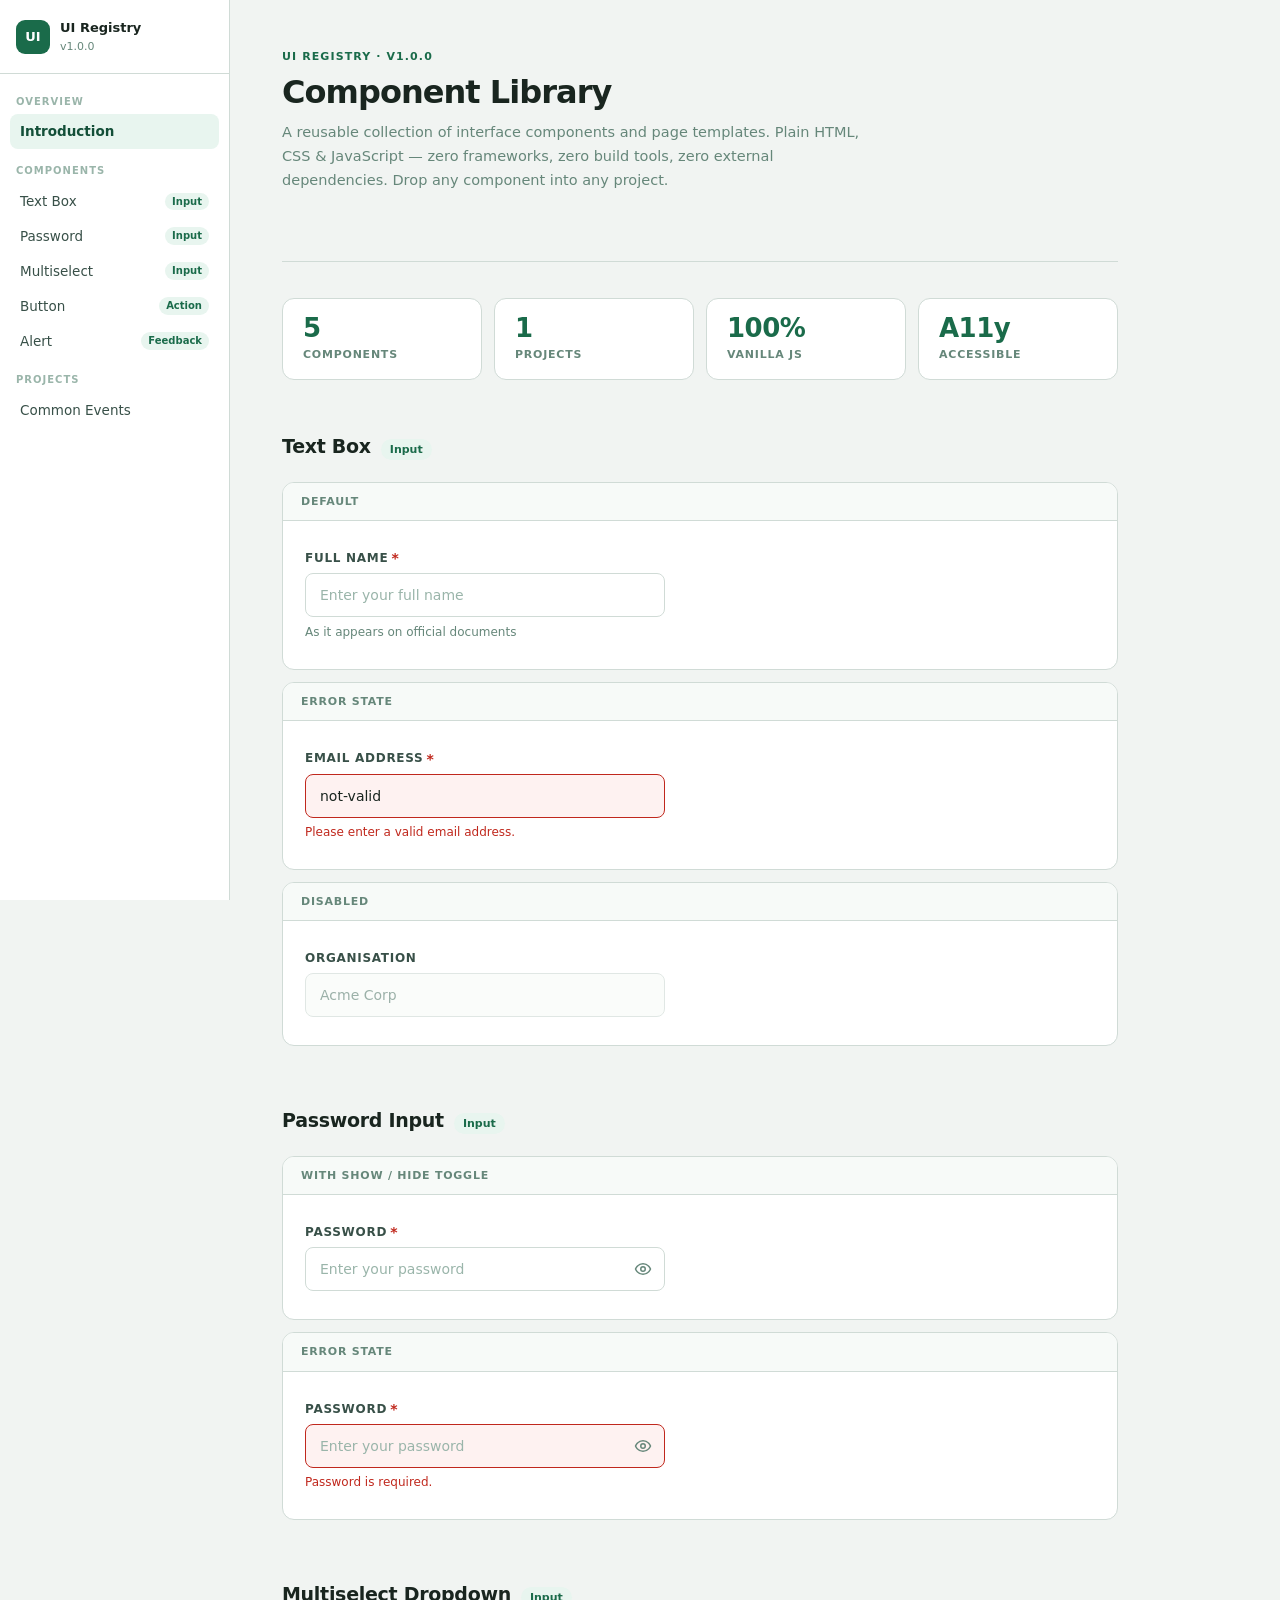
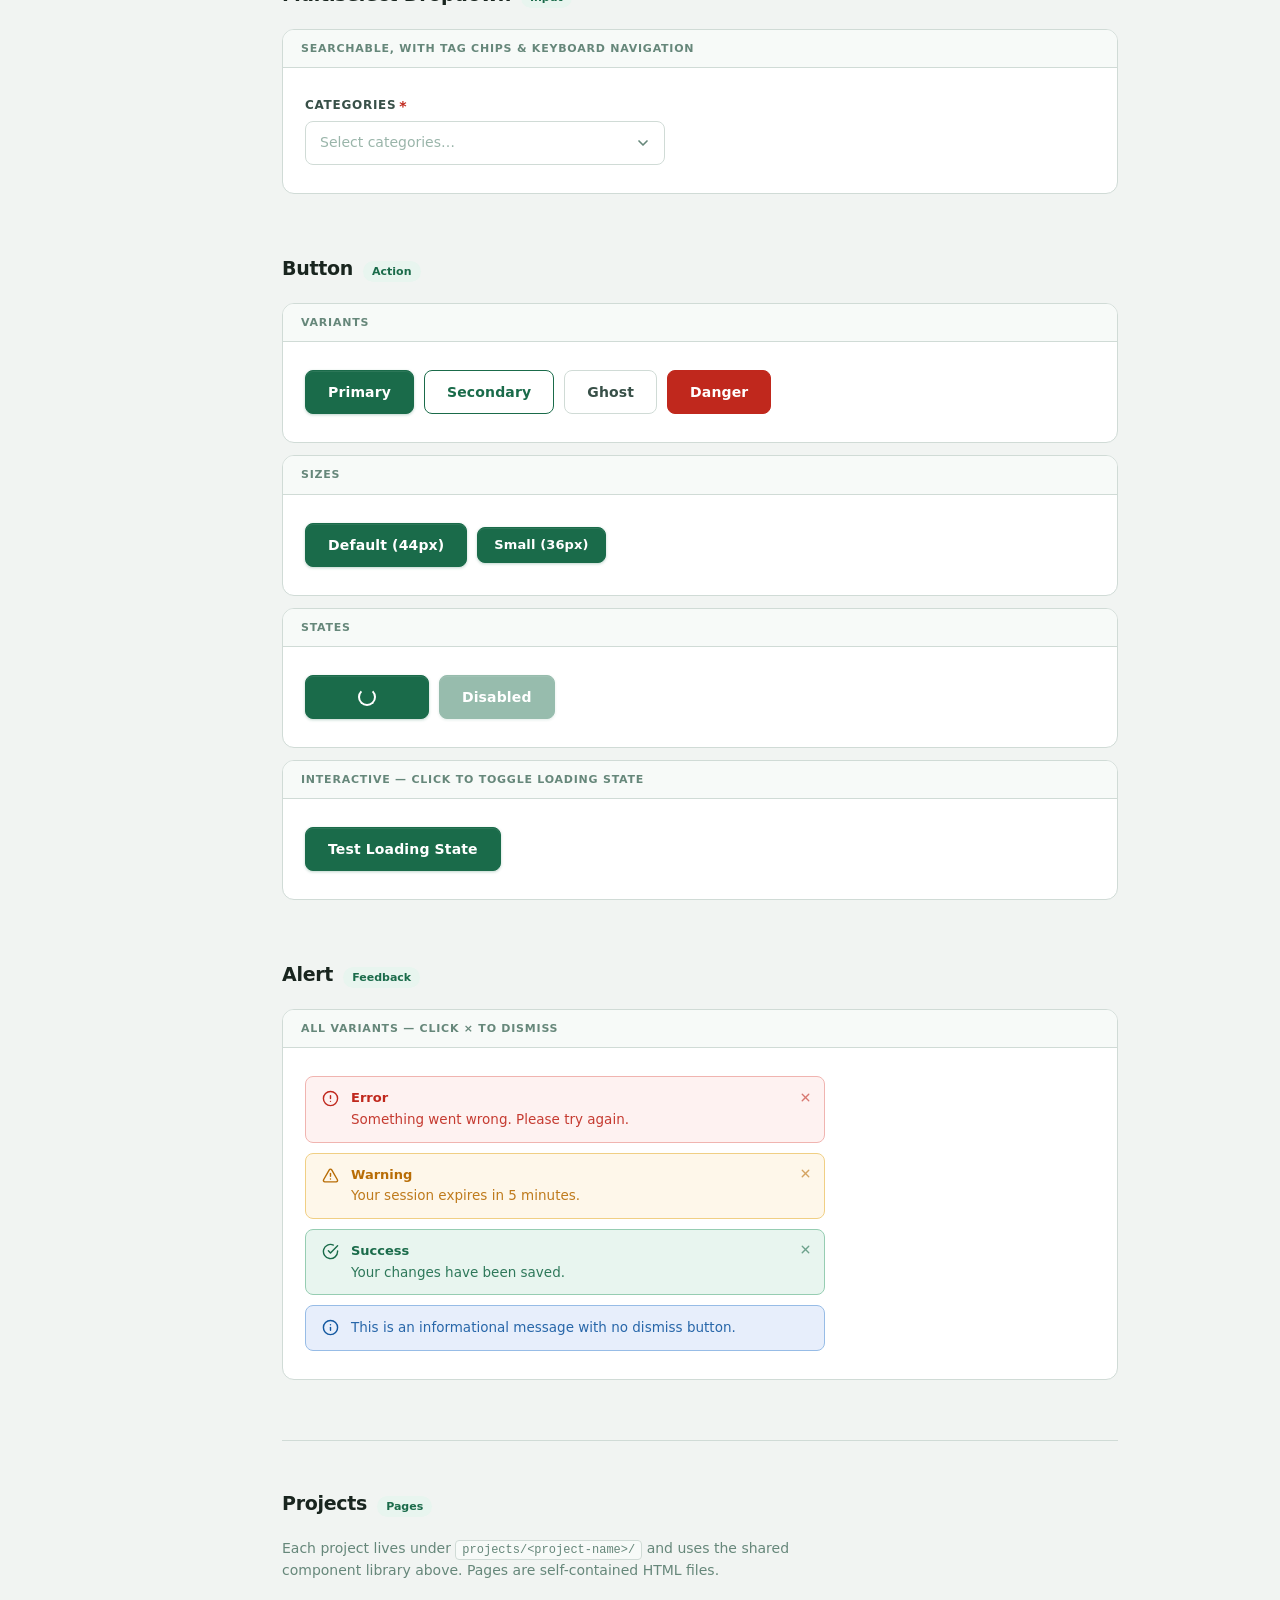
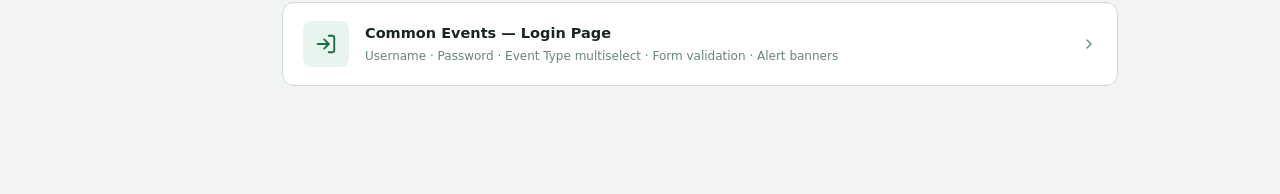
==== ui-registry/index.html @ 13c63204 "Repository init" ====
<!DOCTYPE html>
<html lang="en">
<head>
  <meta charset="UTF-8" />
  <meta name="viewport" content="width=device-width, initial-scale=1.0" />
  <title>UI Registry — Component Library</title>
  <style>
    /* ---- Tokens ---- */
    :root {
      --ui-primary:        #1a6b4a;
      --ui-primary-dark:   #134f38;
      --ui-primary-light:  #e8f5ef;
      --ui-primary-glow:   rgba(26,107,74,.18);
      --ui-white:          #fff;
      --ui-bg:             #f1f4f2;
      --ui-surface:        #fff;
      --ui-surface-alt:    #f7faf8;
      --ui-border:         #d0dbd6;
      --ui-border-mid:     #b8cdc5;
      --ui-border-focus:   #1a6b4a;
      --ui-text-1:         #19251f;
      --ui-text-2:         #385048;
      --ui-text-3:         #66877a;
      --ui-text-4:         #9ab5aa;
      --ui-error:          #c0281d;
      --ui-error-bg:       #fef2f1;
      --ui-error-border:   #f0b4b0;
      --ui-error-glow:     rgba(192,40,29,.15);
      --ui-warning:        #b86d06;
      --ui-warning-bg:     #fef7ea;
      --ui-warning-border: #f0cf84;
      --ui-success:        #1a6b4a;
      --ui-success-bg:     #e8f5ef;
      --ui-success-border: #96cdb2;
      --ui-info:           #1358a0;
      --ui-info-bg:        #e7eefb;
      --ui-info-border:    #97bce6;
      --ui-font: -apple-system,BlinkMacSystemFont,'Segoe UI',system-ui,'Helvetica Neue',Arial,sans-serif;
      --r-sm:4px; --r-md:8px; --r-lg:12px; --r-xl:16px; --r-full:9999px;
      --sh-focus: 0 0 0 3px var(--ui-primary-glow);
      --sh-sm:  0 2px 8px rgba(15,30,22,.09),0 1px 2px rgba(15,30,22,.04);
      --sh-md:  0 4px 16px rgba(15,30,22,.10),0 2px 4px rgba(15,30,22,.05);
      --sh-lg:  0 8px 30px rgba(15,30,22,.12),0 2px 8px rgba(15,30,22,.06);
      --sh-xl:  0 20px 60px rgba(15,30,22,.15),0 4px 16px rgba(15,30,22,.08);
      --t-fast: 100ms ease; --t-base: 180ms ease;
      --z-dropdown: 100;
    }
    *,*::before,*::after{box-sizing:border-box;margin:0;padding:0}
    html{-webkit-font-smoothing:antialiased;text-rendering:optimizeLegibility}
    body{font-family:var(--ui-font);font-size:15px;color:var(--ui-text-1);background:var(--ui-bg);line-height:1.55}

    /* ================================================================
       REGISTRY SHELL
       ================================================================ */
    .shell { display:flex; min-height:100vh }

    /* ---- Sidebar ---- */
    .sidebar {
      position: sticky; top: 0; height: 100vh; width: 230px; flex-shrink: 0;
      background: var(--ui-surface); border-right: 1px solid var(--ui-border);
      overflow-y: auto; display: flex; flex-direction: column;
    }
    .sb-brand {
      display: flex; align-items: center; gap: 10px;
      padding: 20px 16px 18px; border-bottom: 1px solid var(--ui-border);
    }
    .sb-logo {
      width: 34px; height: 34px; background: var(--ui-primary); border-radius: 9px;
      display: flex; align-items: center; justify-content: center;
      color: #fff; font-weight: 700; font-size: 13px; flex-shrink: 0;
    }
    .sb-name { font-size: 13px; font-weight: 700; color: var(--ui-text-1); line-height: 1.3 }
    .sb-ver  { font-size: 11px; color: var(--ui-text-3); margin-top: 1px }
    .sb-nav  { padding: 10px 10px 20px; flex: 1 }
    .sb-grp  { margin-bottom: 4px }
    .sb-grp-lbl {
      display: block; padding: 10px 6px 5px;
      font-size: 10px; font-weight: 700; letter-spacing: .1em; text-transform: uppercase;
      color: var(--ui-text-4);
    }
    .sb-link {
      display: flex; align-items: center; justify-content: space-between;
      padding: 7px 10px; border-radius: var(--r-md);
      font-size: 13.5px; color: var(--ui-text-2); text-decoration: none; font-weight: 500;
      transition: background .1s, color .1s; cursor: pointer;
    }
    .sb-link:hover  { background: var(--ui-surface-alt); color: var(--ui-text-1) }
    .sb-link.active { background: var(--ui-primary-light); color: var(--ui-primary-dark); font-weight: 600 }
    .sb-badge {
      font-size: 10px; font-weight: 600; background: var(--ui-primary-light);
      color: var(--ui-primary); padding: 1px 7px; border-radius: var(--r-full);
    }

    /* ---- Content ---- */
    .content { flex: 1; padding: 48px 52px; max-width: 940px }

    /* ---- Page header ---- */
    .page-eyebrow { font-size: 11px; font-weight: 700; letter-spacing: .1em; text-transform: uppercase; color: var(--ui-primary); margin-bottom: 8px }
    .page-title   { font-size: 32px; font-weight: 700; color: var(--ui-text-1); letter-spacing: -.03em; line-height: 1.2; margin-bottom: 10px }
    .page-desc    { font-size: 14.5px; color: var(--ui-text-3); max-width: 580px; line-height: 1.65; margin-bottom: 36px }
    .page-hd      { border-bottom: 1px solid var(--ui-border); padding-bottom: 32px; margin-bottom: 36px }

    /* ---- Stats ---- */
    .stats { display: grid; grid-template-columns: repeat(4,1fr); gap: 12px; margin-bottom: 52px }
    .stat  { background: var(--ui-surface); border: 1px solid var(--ui-border); border-radius: var(--r-lg); padding: 16px 20px }
    .stat__val { font-size: 26px; font-weight: 700; color: var(--ui-primary); letter-spacing: -.02em; line-height: 1 }
    .stat__lbl { font-size: 11px; font-weight: 600; color: var(--ui-text-3); text-transform: uppercase; letter-spacing: .07em; margin-top: 5px }

    /* ---- Section ---- */
    .section      { margin-bottom: 60px; scroll-margin-top: 32px }
    .section-hd   { display: flex; align-items: baseline; gap: 10px; margin-bottom: 20px }
    .section-title{ font-size: 19px; font-weight: 700; color: var(--ui-text-1); letter-spacing: -.015em }
    .section-tag  { font-size: 11px; font-weight: 600; color: var(--ui-primary); background: var(--ui-primary-light); padding: 2px 9px; border-radius: var(--r-full) }

    /* ---- Demo card ---- */
    .demo-card     { background: var(--ui-surface); border: 1px solid var(--ui-border); border-radius: var(--r-lg); overflow: hidden; margin-bottom: 12px }
    .demo-card__lbl{ font-size: 11px; font-weight: 600; letter-spacing: .07em; text-transform: uppercase; color: var(--ui-text-3); padding: 10px 18px; background: var(--ui-surface-alt); border-bottom: 1px solid var(--ui-border) }
    .demo-card__body{ padding: 28px 22px; display: flex; flex-wrap: wrap; gap: 14px; align-items: flex-start }
    .demo-card__body--col { flex-direction: column }
    .demo-card__body .ui-field { max-width: 360px; width: 100% }

    /* ---- Helpers ---- */
    .btn-row    { display: flex; flex-wrap: wrap; gap: 10px; align-items: center }
    .alert-stack{ display: flex; flex-direction: column; gap: 10px; width: 100%; max-width: 520px }
    hr.divider  { border: none; border-top: 1px solid var(--ui-border); margin: 48px 0 }

    /* ---- Project template card ---- */
    .tpl-card {
      display: flex; align-items: center; gap: 16px; padding: 18px 20px;
      background: var(--ui-surface); border: 1px solid var(--ui-border);
      border-radius: var(--r-lg); text-decoration: none; color: inherit;
      transition: border-color .18s, box-shadow .18s, transform .1s;
      margin-bottom: 10px;
    }
    .tpl-card:hover { border-color: var(--ui-primary); box-shadow: var(--sh-md); transform: translateY(-1px) }
    .tpl-icon {
      width: 46px; height: 46px; background: var(--ui-primary-light); border-radius: var(--r-md);
      display: flex; align-items: center; justify-content: center; color: var(--ui-primary); flex-shrink: 0;
    }
    .tpl-name{ font-size: 14.5px; font-weight: 600; color: var(--ui-text-1); margin-bottom: 2px }
    .tpl-meta{ font-size: 12px; color: var(--ui-text-3) }
    .tpl-arr { color: var(--ui-text-3); margin-left: auto; transition: color .1s, transform .1s }
    .tpl-card:hover .tpl-arr { color: var(--ui-primary); transform: translateX(3px) }

    /* ================================================================
       ALL COMPONENT STYLES (inlined — works as a local file)
       ================================================================ */

    /* textbox */
    .ui-field{display:flex;flex-direction:column;gap:6px;width:100%}
    .ui-field__label{display:inline-flex;align-items:center;gap:3px;font-size:12px;font-weight:600;color:var(--ui-text-2);letter-spacing:.06em;text-transform:uppercase;user-select:none}
    .ui-field__req{color:var(--ui-error);font-size:14px;line-height:1;font-weight:700}
    .ui-field__ctrl{position:relative;display:flex;align-items:center}
    .ui-field__input{width:100%;height:44px;padding:0 14px;font-family:var(--ui-font);font-size:14px;font-weight:400;color:var(--ui-text-1);background:var(--ui-surface);border:1.5px solid var(--ui-border);border-radius:var(--r-md);outline:none;appearance:none;transition:border-color var(--t-base),box-shadow var(--t-base),background var(--t-base)}
    .ui-field__input::placeholder{color:var(--ui-text-4)}
    .ui-field__input:hover:not(:focus):not(:disabled){border-color:var(--ui-border-mid)}
    .ui-field__input:focus{border-color:var(--ui-border-focus);box-shadow:var(--sh-focus);background:var(--ui-white)}
    .ui-field__input:disabled{background:var(--ui-surface-alt);color:var(--ui-text-3);cursor:not-allowed;opacity:.65}
    .ui-field__hint{font-size:12px;color:var(--ui-text-3);line-height:1.5}
    .ui-field__err{font-size:12px;font-weight:500;color:var(--ui-error);display:none;line-height:1.4}
    .ui-field--error .ui-field__input{border-color:var(--ui-error);background:var(--ui-error-bg)}
    .ui-field--error .ui-field__input:focus{box-shadow:0 0 0 3px var(--ui-error-glow)}
    .ui-field--error .ui-field__err{display:block}
    .ui-field--error .ui-field__hint{display:none}
    .ui-field--success .ui-field__input{border-color:var(--ui-success)}

    /* password */
    .ui-field--pw .ui-field__input{padding-right:46px}
    .ui-pw-btn{position:absolute;right:1px;top:1px;bottom:1px;width:42px;display:flex;align-items:center;justify-content:center;background:none;border:none;border-radius:0 calc(var(--r-md) - 1px) calc(var(--r-md) - 1px) 0;cursor:pointer;color:var(--ui-text-3);padding:0;outline:none;transition:color var(--t-base),background var(--t-base)}
    .ui-pw-btn:hover{color:var(--ui-primary);background:var(--ui-primary-light)}
    .ui-pw-icon{display:block;pointer-events:none}
    .ui-pw-icon--off{display:none}
    .ui-field--pw[data-vis="1"] .ui-pw-icon--on{display:none}
    .ui-field--pw[data-vis="1"] .ui-pw-icon--off{display:block}
    .ui-field--pw[data-vis="1"] .ui-pw-btn{color:var(--ui-primary)}

    /* multiselect */
    .ui-field--ms{position:relative}
    .ui-ms-trigger{position:relative;display:flex;align-items:center;flex-wrap:wrap;gap:5px;min-height:44px;padding:6px 42px 6px 14px;background:var(--ui-surface);border:1.5px solid var(--ui-border);border-radius:var(--r-md);cursor:pointer;user-select:none;outline:none;transition:border-color var(--t-base),box-shadow var(--t-base)}
    .ui-ms-trigger:hover{border-color:var(--ui-border-mid)}
    .ui-ms-trigger:focus,.ui-ms-trigger[aria-expanded="true"]{border-color:var(--ui-border-focus);box-shadow:var(--sh-focus);background:var(--ui-white)}
    .ui-field--error .ui-ms-trigger{border-color:var(--ui-error);background:var(--ui-error-bg)}
    .ui-ms-ph{font-size:14px;color:var(--ui-text-4);pointer-events:none}
    .ui-ms-ph.hidden{display:none}
    .ui-ms-tags{display:flex;flex-wrap:wrap;gap:4px;flex:1}
    .ui-tag{display:inline-flex;align-items:center;gap:3px;height:23px;padding:0 3px 0 9px;background:var(--ui-primary-light);color:var(--ui-primary-dark);border:1px solid rgba(26,107,74,.22);border-radius:var(--r-full);font-size:12px;font-weight:600;white-space:nowrap;animation:tagIn 150ms cubic-bezier(.34,1.56,.64,1)}
    @keyframes tagIn{from{transform:scale(.5);opacity:0}to{transform:scale(1);opacity:1}}
    .ui-tag__x{display:flex;align-items:center;justify-content:center;width:16px;height:16px;border:none;background:none;color:inherit;cursor:pointer;border-radius:50%;font-size:14px;line-height:1;padding:0;opacity:.7;transition:opacity var(--t-fast),background var(--t-fast)}
    .ui-tag__x:hover{opacity:1;background:rgba(26,107,74,.2)}
    .ui-ms-chev{position:absolute;right:13px;top:50%;transform:translateY(-50%);display:flex;color:var(--ui-text-3);pointer-events:none;transition:transform var(--t-base),color var(--t-base)}
    .ui-ms-trigger[aria-expanded="true"] .ui-ms-chev{transform:translateY(-50%) rotate(180deg);color:var(--ui-primary)}
    .ui-ms-panel{position:absolute;z-index:var(--z-dropdown);top:calc(100% + 5px);left:0;right:0;background:var(--ui-surface);border:1.5px solid var(--ui-border);border-radius:var(--r-lg);box-shadow:var(--sh-lg);overflow:hidden;display:none;flex-direction:column}
    .ui-ms-panel.open{display:flex;animation:panelIn 150ms ease}
    @keyframes panelIn{from{opacity:0;transform:translateY(-5px)}to{opacity:1;transform:translateY(0)}}
    .ui-ms-srch-wrap{display:flex;align-items:center;gap:8px;padding:10px 14px;border-bottom:1px solid var(--ui-border);background:var(--ui-surface-alt)}
    .ui-ms-srch-wrap svg{color:var(--ui-text-3);flex-shrink:0}
    .ui-ms-srch{flex:1;border:none;outline:none;font-family:var(--ui-font);font-size:13px;color:var(--ui-text-1);background:transparent}
    .ui-ms-srch::placeholder{color:var(--ui-text-4)}
    .ui-ms-list{list-style:none;max-height:210px;overflow-y:auto;padding:5px 0;scrollbar-width:thin;scrollbar-color:var(--ui-border) transparent}
    .ui-ms-list::-webkit-scrollbar{width:4px}
    .ui-ms-list::-webkit-scrollbar-thumb{background:var(--ui-border);border-radius:99px}
    .ui-ms-opt{display:flex;align-items:center;gap:10px;padding:9px 14px;cursor:pointer;font-size:13.5px;color:var(--ui-text-1);transition:background var(--t-fast)}
    .ui-ms-opt:hover{background:var(--ui-surface-alt)}
    .ui-ms-opt[aria-selected="true"]{background:var(--ui-primary-light);color:var(--ui-primary-dark)}
    .ui-ms-opt.focused{background:var(--ui-surface-alt)}
    .ui-ms-opt.filtered{display:none}
    .ui-ms-chk{width:16px;height:16px;border:1.5px solid var(--ui-border-mid);border-radius:4px;background:var(--ui-white);flex-shrink:0;position:relative;transition:border-color var(--t-fast),background var(--t-fast)}
    .ui-ms-opt[aria-selected="true"] .ui-ms-chk{background:var(--ui-primary);border-color:var(--ui-primary)}
    .ui-ms-opt[aria-selected="true"] .ui-ms-chk::after{content:'';position:absolute;left:4px;top:1px;width:5px;height:9px;border:2px solid #fff;border-top:none;border-left:none;transform:rotate(45deg)}
    .ui-ms-empty{padding:16px;text-align:center;font-size:13px;color:var(--ui-text-3)}
    .ui-ms-footer{display:flex;align-items:center;justify-content:space-between;padding:8px 14px;border-top:1px solid var(--ui-border);background:var(--ui-surface-alt)}
    .ui-ms-clear{font-family:var(--ui-font);font-size:12px;font-weight:600;color:var(--ui-primary);background:none;border:none;cursor:pointer;padding:2px 0;text-decoration:underline;text-underline-offset:2px}
    .ui-ms-clear:hover{color:var(--ui-primary-dark)}
    .ui-ms-count{font-size:12px;color:var(--ui-text-3)}

    /* button */
    .ui-btn{position:relative;display:inline-flex;align-items:center;justify-content:center;gap:8px;height:44px;padding:0 22px;font-family:var(--ui-font);font-size:14px;font-weight:600;letter-spacing:.01em;white-space:nowrap;border:1.5px solid transparent;border-radius:var(--r-md);cursor:pointer;outline:none;user-select:none;transition:background var(--t-base),color var(--t-base),border-color var(--t-base),box-shadow var(--t-base),transform var(--t-fast);overflow:hidden}
    .ui-btn:active:not(:disabled){transform:scale(.975)}
    .ui-btn:focus-visible{box-shadow:var(--sh-focus)}
    .ui-btn:disabled{opacity:.45;cursor:not-allowed;pointer-events:none}
    .ui-btn__lbl{display:flex;align-items:center;gap:6px;transition:opacity var(--t-fast)}
    .ui-btn__spin{position:absolute;width:18px;height:18px;border:2.5px solid currentColor;border-top-color:transparent;border-radius:50%;animation:uiBtnSpin .7s linear infinite;opacity:0;pointer-events:none;transition:opacity var(--t-fast)}
    @keyframes uiBtnSpin{to{transform:rotate(360deg)}}
    .ui-btn--loading .ui-btn__lbl{opacity:0}
    .ui-btn--loading .ui-btn__spin{opacity:1}
    .ui-btn--loading{pointer-events:none}
    .ui-btn--sm{height:36px;padding:0 16px;font-size:13px}
    .ui-btn--full{width:100%}
    .ui-btn--primary{background:var(--ui-primary);color:#fff;border-color:var(--ui-primary);box-shadow:0 1px 3px rgba(26,107,74,.28),inset 0 1px 0 rgba(255,255,255,.08)}
    .ui-btn--primary:hover:not(:disabled){background:var(--ui-primary-dark);border-color:var(--ui-primary-dark);box-shadow:0 4px 14px rgba(26,107,74,.35)}
    .ui-btn--secondary{background:var(--ui-white);color:var(--ui-primary);border-color:var(--ui-primary)}
    .ui-btn--secondary:hover:not(:disabled){background:var(--ui-primary-light)}
    .ui-btn--ghost{background:transparent;color:var(--ui-text-2);border-color:var(--ui-border)}
    .ui-btn--ghost:hover:not(:disabled){background:var(--ui-surface-alt);border-color:var(--ui-border-mid);color:var(--ui-text-1)}
    .ui-btn--danger{background:var(--ui-error);color:#fff;border-color:var(--ui-error)}
    .ui-btn--danger:hover:not(:disabled){background:#a8211a;border-color:#a8211a}

    /* alert */
    .ui-alert{display:flex;align-items:flex-start;gap:12px;padding:12px 16px;border-radius:var(--r-md);border:1px solid transparent;font-size:13.5px;line-height:1.45;animation:uiAlertIn 200ms ease;position:relative}
    @keyframes uiAlertIn{from{opacity:0;transform:translateY(-5px)}to{opacity:1;transform:translateY(0)}}
    .ui-alert__icon{flex-shrink:0;display:flex;align-items:center;margin-top:1px}
    .ui-alert__body{flex:1;display:flex;flex-direction:column;gap:2px}
    .ui-alert__title{font-weight:700;font-size:13px}
    .ui-alert__msg{font-weight:400;opacity:.9}
    .ui-alert__x{flex-shrink:0;display:flex;align-items:center;justify-content:center;width:22px;height:22px;background:none;border:none;cursor:pointer;border-radius:var(--r-sm);color:inherit;opacity:.6;transition:opacity var(--t-fast),background var(--t-fast);padding:0}
    .ui-alert__x:hover{opacity:1;background:rgba(0,0,0,.09)}
    .ui-alert--dismissible{padding-right:38px}
    .ui-alert--dismissible .ui-alert__x{position:absolute;right:8px;top:9px}
    .ui-alert--error  {background:var(--ui-error-bg);  border-color:var(--ui-error-border);  color:var(--ui-error)}
    .ui-alert--warning{background:var(--ui-warning-bg);border-color:var(--ui-warning-border);color:var(--ui-warning)}
    .ui-alert--success{background:var(--ui-success-bg);border-color:var(--ui-success-border);color:var(--ui-success)}
    .ui-alert--info   {background:var(--ui-info-bg);   border-color:var(--ui-info-border);   color:var(--ui-info)}
    .ui-alert[hidden],.ui-alert.hidden{display:none}
    .ui-alert.dismissing{animation:uiAlertOut 180ms ease forwards}
    @keyframes uiAlertOut{to{opacity:0;transform:translateY(-3px);max-height:0;padding:0;margin:0;overflow:hidden}}
  </style>
</head>
<body>
<div class="shell">

  <!-- ── Sidebar ── -->
  <nav class="sidebar" aria-label="Registry navigation">
    <div class="sb-brand">
      <div class="sb-logo">UI</div>
      <div>
        <div class="sb-name">UI Registry</div>
        <div class="sb-ver">v1.0.0</div>
      </div>
    </div>
    <div class="sb-nav">
      <div class="sb-grp">
        <span class="sb-grp-lbl">Overview</span>
        <a class="sb-link active" href="#overview">Introduction</a>
      </div>
      <div class="sb-grp">
        <span class="sb-grp-lbl">Components</span>
        <a class="sb-link" href="#textbox">Text Box <span class="sb-badge">Input</span></a>
        <a class="sb-link" href="#password">Password <span class="sb-badge">Input</span></a>
        <a class="sb-link" href="#multiselect">Multiselect <span class="sb-badge">Input</span></a>
        <a class="sb-link" href="#button">Button <span class="sb-badge">Action</span></a>
        <a class="sb-link" href="#alert">Alert <span class="sb-badge">Feedback</span></a>
      </div>
      <div class="sb-grp">
        <span class="sb-grp-lbl">Projects</span>
        <a class="sb-link" href="#projects">Common Events</a>
      </div>
    </div>
  </nav>

  <!-- ── Content ── -->
  <main class="content" id="overview">

    <div class="page-hd">
      <p class="page-eyebrow">UI Registry · v1.0.0</p>
      <h1 class="page-title">Component Library</h1>
      <p class="page-desc">A reusable collection of interface components and page templates. Plain HTML, CSS &amp; JavaScript — zero frameworks, zero build tools, zero external dependencies. Drop any component into any project.</p>
    </div>

    <!-- Stats -->
    <div class="stats">
      <div class="stat"><div class="stat__val">5</div><div class="stat__lbl">Components</div></div>
      <div class="stat"><div class="stat__val">1</div><div class="stat__lbl">Projects</div></div>
      <div class="stat"><div class="stat__val">100%</div><div class="stat__lbl">Vanilla JS</div></div>
      <div class="stat"><div class="stat__val">A11y</div><div class="stat__lbl">Accessible</div></div>
    </div>

    <!-- ══════════════════════════════════════════
         TEXT BOX
    ══════════════════════════════════════════ -->
    <section class="section" id="textbox">
      <div class="section-hd">
        <h2 class="section-title">Text Box</h2>
        <span class="section-tag">Input</span>
      </div>

      <div class="demo-card">
        <div class="demo-card__lbl">Default</div>
        <div class="demo-card__body">
          <div class="ui-field" data-field>
            <label class="ui-field__label" for="demo-txt-1">
              Full Name <span class="ui-field__req" aria-hidden="true">*</span>
            </label>
            <div class="ui-field__ctrl">
              <input class="ui-field__input" type="text" id="demo-txt-1" placeholder="Enter your full name" />
            </div>
            <span class="ui-field__hint">As it appears on official documents</span>
            <span class="ui-field__err" role="alert" aria-live="polite"></span>
          </div>
        </div>
      </div>

      <div class="demo-card">
        <div class="demo-card__lbl">Error State</div>
        <div class="demo-card__body">
          <div class="ui-field ui-field--error" data-field>
            <label class="ui-field__label" for="demo-txt-2">
              Email Address <span class="ui-field__req" aria-hidden="true">*</span>
            </label>
            <div class="ui-field__ctrl">
              <input class="ui-field__input" type="email" id="demo-txt-2" value="not-valid" aria-invalid="true" />
            </div>
            <span class="ui-field__err" role="alert">Please enter a valid email address.</span>
          </div>
        </div>
      </div>

      <div class="demo-card">
        <div class="demo-card__lbl">Disabled</div>
        <div class="demo-card__body">
          <div class="ui-field" data-field>
            <label class="ui-field__label" for="demo-txt-3">Organisation</label>
            <div class="ui-field__ctrl">
              <input class="ui-field__input" type="text" id="demo-txt-3" value="Acme Corp" disabled />
            </div>
            <span class="ui-field__err" role="alert" aria-live="polite"></span>
          </div>
        </div>
      </div>
    </section>

    <!-- ══════════════════════════════════════════
         PASSWORD
    ══════════════════════════════════════════ -->
    <section class="section" id="password">
      <div class="section-hd">
        <h2 class="section-title">Password Input</h2>
        <span class="section-tag">Input</span>
      </div>

      <div class="demo-card">
        <div class="demo-card__lbl">With Show / Hide Toggle</div>
        <div class="demo-card__body">
          <div class="ui-field ui-field--pw" data-field data-pw-field>
            <label class="ui-field__label" for="demo-pw-1">
              Password <span class="ui-field__req" aria-hidden="true">*</span>
            </label>
            <div class="ui-field__ctrl">
              <input class="ui-field__input" type="password" id="demo-pw-1" placeholder="Enter your password" />
              <button type="button" class="ui-pw-btn" aria-label="Show password" data-pw-toggle>
                <svg class="ui-pw-icon ui-pw-icon--on" width="18" height="18" viewBox="0 0 24 24" fill="none" stroke="currentColor" stroke-width="2" stroke-linecap="round" stroke-linejoin="round" aria-hidden="true"><path d="M2 12s3-7 10-7 10 7 10 7-3 7-10 7-10-7-10-7Z"/><circle cx="12" cy="12" r="3"/></svg>
                <svg class="ui-pw-icon ui-pw-icon--off" width="18" height="18" viewBox="0 0 24 24" fill="none" stroke="currentColor" stroke-width="2" stroke-linecap="round" stroke-linejoin="round" aria-hidden="true"><path d="M9.88 9.88a3 3 0 1 0 4.24 4.24"/><path d="M10.73 5.08A10.43 10.43 0 0 1 12 5c7 0 10 7 10 7a13.16 13.16 0 0 1-1.67 2.68"/><path d="M6.61 6.61A13.526 13.526 0 0 0 2 12s3 7 10 7a9.74 9.74 0 0 0 5.39-1.61"/><line x1="2" x2="22" y1="2" y2="22"/></svg>
              </button>
            </div>
            <span class="ui-field__err" role="alert" aria-live="polite"></span>
          </div>
        </div>
      </div>

      <div class="demo-card">
        <div class="demo-card__lbl">Error State</div>
        <div class="demo-card__body">
          <div class="ui-field ui-field--pw ui-field--error" data-field data-pw-field>
            <label class="ui-field__label" for="demo-pw-2">
              Password <span class="ui-field__req" aria-hidden="true">*</span>
            </label>
            <div class="ui-field__ctrl">
              <input class="ui-field__input" type="password" id="demo-pw-2" placeholder="Enter your password" aria-invalid="true" />
              <button type="button" class="ui-pw-btn" aria-label="Show password" data-pw-toggle>
                <svg class="ui-pw-icon ui-pw-icon--on" width="18" height="18" viewBox="0 0 24 24" fill="none" stroke="currentColor" stroke-width="2" stroke-linecap="round" stroke-linejoin="round" aria-hidden="true"><path d="M2 12s3-7 10-7 10 7 10 7-3 7-10 7-10-7-10-7Z"/><circle cx="12" cy="12" r="3"/></svg>
                <svg class="ui-pw-icon ui-pw-icon--off" width="18" height="18" viewBox="0 0 24 24" fill="none" stroke="currentColor" stroke-width="2" stroke-linecap="round" stroke-linejoin="round" aria-hidden="true"><path d="M9.88 9.88a3 3 0 1 0 4.24 4.24"/><path d="M10.73 5.08A10.43 10.43 0 0 1 12 5c7 0 10 7 10 7a13.16 13.16 0 0 1-1.67 2.68"/><path d="M6.61 6.61A13.526 13.526 0 0 0 2 12s3 7 10 7a9.74 9.74 0 0 0 5.39-1.61"/><line x1="2" x2="22" y1="2" y2="22"/></svg>
              </button>
            </div>
            <span class="ui-field__err" role="alert">Password is required.</span>
          </div>
        </div>
      </div>
    </section>

    <!-- ══════════════════════════════════════════
         MULTISELECT
    ══════════════════════════════════════════ -->
    <section class="section" id="multiselect">
      <div class="section-hd">
        <h2 class="section-title">Multiselect Dropdown</h2>
        <span class="section-tag">Input</span>
      </div>

      <div class="demo-card">
        <div class="demo-card__lbl">Searchable, with tag chips &amp; keyboard navigation</div>
        <div class="demo-card__body">
          <div class="ui-field ui-field--ms" data-field data-ms-field>
            <label class="ui-field__label" id="demo-ms-lbl">
              Categories <span class="ui-field__req" aria-hidden="true">*</span>
            </label>
            <div class="ui-ms-trigger" role="combobox" tabindex="0"
                 aria-haspopup="listbox" aria-expanded="false"
                 aria-labelledby="demo-ms-lbl" aria-controls="demo-ms-lb" data-ms-trigger>
              <span class="ui-ms-ph" data-ms-ph>Select categories…</span>
              <span class="ui-ms-tags" data-ms-tags></span>
              <span class="ui-ms-chev" aria-hidden="true">
                <svg width="16" height="16" viewBox="0 0 24 24" fill="none" stroke="currentColor" stroke-width="2.5" stroke-linecap="round" stroke-linejoin="round"><polyline points="6 9 12 15 18 9"/></svg>
              </span>
            </div>
            <div class="ui-ms-panel" role="listbox" id="demo-ms-lb"
                 aria-multiselectable="true" aria-labelledby="demo-ms-lbl" data-ms-panel>
              <div class="ui-ms-srch-wrap">
                <svg width="14" height="14" viewBox="0 0 24 24" fill="none" stroke="currentColor" stroke-width="2.5" stroke-linecap="round" stroke-linejoin="round" aria-hidden="true"><circle cx="11" cy="11" r="8"/><line x1="21" y1="21" x2="16.65" y2="16.65"/></svg>
                <input class="ui-ms-srch" type="text" placeholder="Search…" aria-label="Search categories" data-ms-srch />
              </div>
              <ul class="ui-ms-list" data-ms-list>
                <li class="ui-ms-opt" role="option" aria-selected="false" data-ms-opt data-ms-val="design"><span class="ui-ms-chk" aria-hidden="true"></span><span class="ui-ms-lbl">Design</span></li>
                <li class="ui-ms-opt" role="option" aria-selected="false" data-ms-opt data-ms-val="development"><span class="ui-ms-chk" aria-hidden="true"></span><span class="ui-ms-lbl">Development</span></li>
                <li class="ui-ms-opt" role="option" aria-selected="false" data-ms-opt data-ms-val="marketing"><span class="ui-ms-chk" aria-hidden="true"></span><span class="ui-ms-lbl">Marketing</span></li>
                <li class="ui-ms-opt" role="option" aria-selected="false" data-ms-opt data-ms-val="operations"><span class="ui-ms-chk" aria-hidden="true"></span><span class="ui-ms-lbl">Operations</span></li>
                <li class="ui-ms-opt" role="option" aria-selected="false" data-ms-opt data-ms-val="finance"><span class="ui-ms-chk" aria-hidden="true"></span><span class="ui-ms-lbl">Finance</span></li>
                <li class="ui-ms-opt" role="option" aria-selected="false" data-ms-opt data-ms-val="hr"><span class="ui-ms-chk" aria-hidden="true"></span><span class="ui-ms-lbl">Human Resources</span></li>
              </ul>
              <div class="ui-ms-empty" data-ms-empty hidden>No options match your search.</div>
              <div class="ui-ms-footer">
                <button type="button" class="ui-ms-clear" data-ms-clear>Clear all</button>
                <span class="ui-ms-count" data-ms-count></span>
              </div>
            </div>
            <span class="ui-field__err" role="alert" aria-live="polite"></span>
          </div>
        </div>
      </div>
    </section>

    <!-- ══════════════════════════════════════════
         BUTTON
    ══════════════════════════════════════════ -->
    <section class="section" id="button">
      <div class="section-hd">
        <h2 class="section-title">Button</h2>
        <span class="section-tag">Action</span>
      </div>

      <div class="demo-card">
        <div class="demo-card__lbl">Variants</div>
        <div class="demo-card__body">
          <div class="btn-row">
            <button class="ui-btn ui-btn--primary"><span class="ui-btn__lbl">Primary</span><span class="ui-btn__spin" aria-hidden="true"></span></button>
            <button class="ui-btn ui-btn--secondary"><span class="ui-btn__lbl">Secondary</span><span class="ui-btn__spin" aria-hidden="true"></span></button>
            <button class="ui-btn ui-btn--ghost"><span class="ui-btn__lbl">Ghost</span><span class="ui-btn__spin" aria-hidden="true"></span></button>
            <button class="ui-btn ui-btn--danger"><span class="ui-btn__lbl">Danger</span><span class="ui-btn__spin" aria-hidden="true"></span></button>
          </div>
        </div>
      </div>

      <div class="demo-card">
        <div class="demo-card__lbl">Sizes</div>
        <div class="demo-card__body">
          <div class="btn-row">
            <button class="ui-btn ui-btn--primary"><span class="ui-btn__lbl">Default (44px)</span><span class="ui-btn__spin" aria-hidden="true"></span></button>
            <button class="ui-btn ui-btn--primary ui-btn--sm"><span class="ui-btn__lbl">Small (36px)</span><span class="ui-btn__spin" aria-hidden="true"></span></button>
          </div>
        </div>
      </div>

      <div class="demo-card">
        <div class="demo-card__lbl">States</div>
        <div class="demo-card__body">
          <div class="btn-row">
            <button class="ui-btn ui-btn--primary ui-btn--loading" aria-busy="true"><span class="ui-btn__lbl">Loading…</span><span class="ui-btn__spin" aria-hidden="true"></span></button>
            <button class="ui-btn ui-btn--primary" disabled><span class="ui-btn__lbl">Disabled</span><span class="ui-btn__spin" aria-hidden="true"></span></button>
          </div>
        </div>
      </div>

      <div class="demo-card">
        <div class="demo-card__lbl">Interactive — click to toggle loading state</div>
        <div class="demo-card__body">
          <button class="ui-btn ui-btn--primary" id="demoLoadingBtn">
            <span class="ui-btn__lbl">Test Loading State</span>
            <span class="ui-btn__spin" aria-hidden="true"></span>
          </button>
        </div>
      </div>
    </section>

    <!-- ══════════════════════════════════════════
         ALERT
    ══════════════════════════════════════════ -->
    <section class="section" id="alert">
      <div class="section-hd">
        <h2 class="section-title">Alert</h2>
        <span class="section-tag">Feedback</span>
      </div>

      <div class="demo-card">
        <div class="demo-card__lbl">All variants — click × to dismiss</div>
        <div class="demo-card__body demo-card__body--col">
          <div class="alert-stack">

            <div class="ui-alert ui-alert--error ui-alert--dismissible" role="alert" aria-live="assertive" data-alert>
              <span class="ui-alert__icon" aria-hidden="true"><svg width="17" height="17" viewBox="0 0 24 24" fill="none" stroke="currentColor" stroke-width="2" stroke-linecap="round" stroke-linejoin="round"><circle cx="12" cy="12" r="10"/><line x1="12" y1="8" x2="12" y2="12"/><line x1="12" y1="16" x2="12.01" y2="16"/></svg></span>
              <div class="ui-alert__body"><span class="ui-alert__title">Error</span><span class="ui-alert__msg">Something went wrong. Please try again.</span></div>
              <button class="ui-alert__x" aria-label="Dismiss" data-alert-close><svg width="13" height="13" viewBox="0 0 24 24" fill="none" stroke="currentColor" stroke-width="2.5" stroke-linecap="round" stroke-linejoin="round" aria-hidden="true"><line x1="18" y1="6" x2="6" y2="18"/><line x1="6" y1="6" x2="18" y2="18"/></svg></button>
            </div>

            <div class="ui-alert ui-alert--warning ui-alert--dismissible" role="alert" data-alert>
              <span class="ui-alert__icon" aria-hidden="true"><svg width="17" height="17" viewBox="0 0 24 24" fill="none" stroke="currentColor" stroke-width="2" stroke-linecap="round" stroke-linejoin="round"><path d="m21.73 18-8-14a2 2 0 0 0-3.48 0l-8 14A2 2 0 0 0 4 21h16a2 2 0 0 0 1.73-3Z"/><line x1="12" y1="9" x2="12" y2="13"/><line x1="12" y1="17" x2="12.01" y2="17"/></svg></span>
              <div class="ui-alert__body"><span class="ui-alert__title">Warning</span><span class="ui-alert__msg">Your session expires in 5 minutes.</span></div>
              <button class="ui-alert__x" aria-label="Dismiss" data-alert-close><svg width="13" height="13" viewBox="0 0 24 24" fill="none" stroke="currentColor" stroke-width="2.5" stroke-linecap="round" stroke-linejoin="round" aria-hidden="true"><line x1="18" y1="6" x2="6" y2="18"/><line x1="6" y1="6" x2="18" y2="18"/></svg></button>
            </div>

            <div class="ui-alert ui-alert--success ui-alert--dismissible" role="status" data-alert>
              <span class="ui-alert__icon" aria-hidden="true"><svg width="17" height="17" viewBox="0 0 24 24" fill="none" stroke="currentColor" stroke-width="2" stroke-linecap="round" stroke-linejoin="round"><path d="M22 11.08V12a10 10 0 1 1-5.93-9.14"/><polyline points="22 4 12 14.01 9 11.01"/></svg></span>
              <div class="ui-alert__body"><span class="ui-alert__title">Success</span><span class="ui-alert__msg">Your changes have been saved.</span></div>
              <button class="ui-alert__x" aria-label="Dismiss" data-alert-close><svg width="13" height="13" viewBox="0 0 24 24" fill="none" stroke="currentColor" stroke-width="2.5" stroke-linecap="round" stroke-linejoin="round" aria-hidden="true"><line x1="18" y1="6" x2="6" y2="18"/><line x1="6" y1="6" x2="18" y2="18"/></svg></button>
            </div>

            <div class="ui-alert ui-alert--info" role="status" data-alert>
              <span class="ui-alert__icon" aria-hidden="true"><svg width="17" height="17" viewBox="0 0 24 24" fill="none" stroke="currentColor" stroke-width="2" stroke-linecap="round" stroke-linejoin="round"><circle cx="12" cy="12" r="10"/><line x1="12" y1="16" x2="12" y2="12"/><line x1="12" y1="8" x2="12.01" y2="8"/></svg></span>
              <div class="ui-alert__body"><span class="ui-alert__msg">This is an informational message with no dismiss button.</span></div>
            </div>

          </div>
        </div>
      </div>
    </section>

    <hr class="divider" id="projects" />

    <!-- ══════════════════════════════════════════
         PROJECTS
    ══════════════════════════════════════════ -->
    <section class="section">
      <div class="section-hd">
        <h2 class="section-title">Projects</h2>
        <span class="section-tag">Pages</span>
      </div>
      <p style="font-size:14px;color:var(--ui-text-3);margin-bottom:20px;max-width:520px">
        Each project lives under <code style="font-size:12px;background:var(--ui-surface-alt);border:1px solid var(--ui-border);padding:2px 6px;border-radius:4px">projects/&lt;project-name&gt;/</code>
        and uses the shared component library above. Pages are self-contained HTML files.
      </p>

      <a href="projects/common-events/pages/login/login.html" class="tpl-card" target="_blank" rel="noopener">
        <div class="tpl-icon">
          <svg width="22" height="22" viewBox="0 0 24 24" fill="none" stroke="currentColor" stroke-width="2" stroke-linecap="round" stroke-linejoin="round" aria-hidden="true">
            <path d="M15 3h4a2 2 0 0 1 2 2v14a2 2 0 0 1-2 2h-4"/>
            <polyline points="10 17 15 12 10 7"/>
            <line x1="15" x2="3" y1="12" y2="12"/>
          </svg>
        </div>
        <div>
          <div class="tpl-name">Common Events — Login Page</div>
          <div class="tpl-meta">Username · Password · Event Type multiselect · Form validation · Alert banners</div>
        </div>
        <svg class="tpl-arr" width="16" height="16" viewBox="0 0 24 24" fill="none" stroke="currentColor" stroke-width="2" stroke-linecap="round" stroke-linejoin="round" aria-hidden="true">
          <polyline points="9 18 15 12 9 6"/>
        </svg>
      </a>
    </section>

  </main>
</div>

<script>
/* ── UITextbox ── */
const UITextbox=(()=>{'use strict';const q=(el,s)=>el.querySelector(s);function setError(f,m){f.classList.add('ui-field--error');f.classList.remove('ui-field--success');const e=q(f,'.ui-field__err');if(e)e.textContent=m;const i=q(f,'.ui-field__input');if(i)i.setAttribute('aria-invalid','true')}function clearError(f){f.classList.remove('ui-field--error');const e=q(f,'.ui-field__err');if(e)e.textContent='';const i=q(f,'.ui-field__input');if(i)i.removeAttribute('aria-invalid')}function getValue(f){const i=q(f,'.ui-field__input');return i?i.value.trim():''}function validate(f,opts={}){const{required=false,minLength,maxLength,pattern,patternMsg='Invalid format',label}=opts;const lbl=label||(q(f,'.ui-field__label')?.textContent.replace('*','').trim())||'This field';const val=getValue(f);if(required&&!val){setError(f,`${lbl} is required.`);return false}if(val&&minLength&&val.length<minLength){setError(f,`${lbl} must be at least ${minLength} characters.`);return false}if(val&&maxLength&&val.length>maxLength){setError(f,`${lbl} must not exceed ${maxLength} characters.`);return false}if(val&&pattern&&!new RegExp(pattern).test(val)){setError(f,patternMsg);return false}clearError(f);return true}function init(f){const input=q(f,'.ui-field__input');if(!input||input.dataset.uiInit)return;input.addEventListener('input',()=>{if(f.classList.contains('ui-field--error'))clearError(f)});input.dataset.uiInit='1'}function initAll(scope=document){scope.querySelectorAll('.ui-field[data-field]').forEach(init)}document.readyState==='loading'?document.addEventListener('DOMContentLoaded',()=>initAll()):initAll();return{init,initAll,setError,clearError,getValue,validate}})();

/* ── UIPassword ── */
const UIPassword=(()=>{'use strict';const inp=f=>f.querySelector('.ui-field__input');const btn=f=>f.querySelector('[data-pw-toggle]');function show(f){const i=inp(f),b=btn(f);if(i)i.type='text';f.dataset.vis='1';if(b)b.setAttribute('aria-label','Hide password')}function hide(f){const i=inp(f),b=btn(f);if(i)i.type='password';f.dataset.vis='0';if(b)b.setAttribute('aria-label','Show password')}function init(f){if(f.dataset.uiPwInit)return;if(typeof UITextbox!=='undefined')UITextbox.init(f);const b=btn(f);if(b)b.addEventListener('click',e=>{e.preventDefault();f.dataset.vis==='1'?hide(f):show(f);inp(f)?.focus()});f.dataset.uiPwInit='1'}function initAll(scope=document){scope.querySelectorAll('[data-pw-field]').forEach(init)}document.readyState==='loading'?document.addEventListener('DOMContentLoaded',()=>initAll()):initAll();return{init,initAll,show,hide}})();

/* ── UIMultiselect ── */
const UIMultiselect=(()=>{'use strict';const esc=s=>String(s).replace(/&/g,'&amp;').replace(/</g,'&lt;').replace(/>/g,'&gt;').replace(/"/g,'&quot;');const $=(el,s)=>el.querySelector(s);const $$=(el,s)=>[...el.querySelectorAll(s)];const getTrigger=f=>$(f,'[data-ms-trigger]');const getPanel=f=>$(f,'[data-ms-panel]');const getSearch=f=>$(f,'[data-ms-srch]');const getTags=f=>$(f,'[data-ms-tags]');const getPH=f=>$(f,'[data-ms-ph]');const getCount=f=>$(f,'[data-ms-count]');const getEmpty=f=>$(f,'[data-ms-empty]');const getOpts=f=>$$(f,'[data-ms-opt]');const isOpen=f=>getTrigger(f)?.getAttribute('aria-expanded')==='true';const isSel=o=>o.getAttribute('aria-selected')==='true';function open(f){getTrigger(f)?.setAttribute('aria-expanded','true');getPanel(f)?.classList.add('open');const s=getSearch(f);if(s){s.value='';filter(f,'');s.focus()}}function close(f){getTrigger(f)?.setAttribute('aria-expanded','false');getPanel(f)?.classList.remove('open');$$(f,'.focused').forEach(o=>o.classList.remove('focused'))}function renderTags(f){const tagsEl=getTags(f),ph=getPH(f),cnt=getCount(f);if(!tagsEl)return;const sel=getOpts(f).filter(isSel);tagsEl.innerHTML='';sel.forEach(o=>{const val=o.dataset.msVal;const label=($(o,'.ui-ms-lbl')?.textContent||'').trim();const t=document.createElement('span');t.className='ui-tag';t.innerHTML=`<span>${esc(label)}</span><button type="button" class="ui-tag__x" aria-label="Remove ${esc(label)}" data-rm="${esc(val)}">&#215;</button>`;tagsEl.appendChild(t)});tagsEl.querySelectorAll('[data-rm]').forEach(b=>{b.addEventListener('click',e=>{e.stopPropagation();const o=f.querySelector(`[data-ms-opt][data-ms-val="${b.dataset.rm}"]`);if(o)o.setAttribute('aria-selected','false');renderTags(f)})});if(ph)ph.classList.toggle('hidden',sel.length>0);if(cnt)cnt.textContent=sel.length?`${sel.length} selected`:''}function filter(f,q){const query=q.toLowerCase().trim();let vis=0;getOpts(f).forEach(o=>{const lbl=($(o,'.ui-ms-lbl')?.textContent||'').toLowerCase();const match=!query||lbl.includes(query);o.classList.toggle('filtered',!match);if(match)vis++});const emp=getEmpty(f);if(emp)emp.hidden=vis>0}function moveFocus(f,dir){const vis=getOpts(f).filter(o=>!o.classList.contains('filtered'));const cur=vis.findIndex(o=>o.classList.contains('focused'));vis.forEach(o=>o.classList.remove('focused'));let nx=cur+dir;if(nx<0)nx=vis.length-1;if(nx>=vis.length)nx=0;vis[nx]?.classList.add('focused');vis[nx]?.scrollIntoView({block:'nearest'})}function handleKey(e,f){if(!isOpen(f)){if(['Enter',' ','ArrowDown'].includes(e.key)){e.preventDefault();open(f)}return}switch(e.key){case'Escape':e.preventDefault();close(f);getTrigger(f)?.focus();break;case'ArrowDown':e.preventDefault();moveFocus(f,1);break;case'ArrowUp':e.preventDefault();moveFocus(f,-1);break;case'Enter':case' ':{const fc=$(f,'.focused');if(fc){e.preventDefault();fc.setAttribute('aria-selected',isSel(fc)?'false':'true');renderTags(f)}break}}}function init(f){if(f.dataset.uiMsInit)return;renderTags(f);const trigger=getTrigger(f),search=getSearch(f);trigger?.addEventListener('click',()=>isOpen(f)?close(f):open(f));trigger?.addEventListener('keydown',e=>handleKey(e,f));getOpts(f).forEach(o=>{o.addEventListener('click',()=>{o.setAttribute('aria-selected',isSel(o)?'false':'true');renderTags(f);search?.focus()})});search?.addEventListener('input',e=>{filter(f,e.target.value);$$(f,'.focused').forEach(o=>o.classList.remove('focused'))});search?.addEventListener('keydown',e=>handleKey(e,f));$(f,'[data-ms-clear]')?.addEventListener('click',()=>{getOpts(f).forEach(o=>o.setAttribute('aria-selected','false'));renderTags(f)});document.addEventListener('click',e=>{if(!f.contains(e.target))close(f)});f.dataset.uiMsInit='1'}function initAll(scope=document){scope.querySelectorAll('[data-ms-field]').forEach(init)}document.readyState==='loading'?document.addEventListener('DOMContentLoaded',()=>initAll()):initAll();return{init,initAll,getValues:f=>getOpts(f).filter(isSel).map(o=>o.dataset.msVal)}})();

/* ── UIButton ── */
const UIButton=(()=>{'use strict';function setLoading(btn,on){if(!btn)return;btn.classList.toggle('ui-btn--loading',on);on?btn.setAttribute('aria-busy','true'):btn.removeAttribute('aria-busy')}function setDisabled(btn,on){if(!btn)return;btn.disabled=on}return{setLoading,setDisabled}})();

/* ── Alert dismiss ── */
document.querySelectorAll('[data-alert-close]').forEach(b=>{
  b.addEventListener('click',()=>{
    const a=b.closest('[data-alert]');
    if(!a)return;
    a.classList.add('dismissing');
    const done=()=>{a.hidden=true;a.classList.remove('dismissing');a.removeEventListener('animationend',done)};
    a.addEventListener('animationend',done);
  });
});

/* ── Interactive loading demo ── */
document.getElementById('demoLoadingBtn')?.addEventListener('click', function() {
  UIButton.setLoading(this, true);
  setTimeout(() => UIButton.setLoading(this, false), 2000);
});

/* ── Sidebar nav active state ── */
document.querySelectorAll('.sb-link[href^="#"]').forEach(link => {
  link.addEventListener('click', e => {
    const target = document.getElementById(link.getAttribute('href').slice(1));
    if (target) { e.preventDefault(); target.scrollIntoView({ behavior: 'smooth' }); }
    document.querySelectorAll('.sb-link').forEach(l => l.classList.remove('active'));
    link.classList.add('active');
  });
});
</script>
</body>
</html>
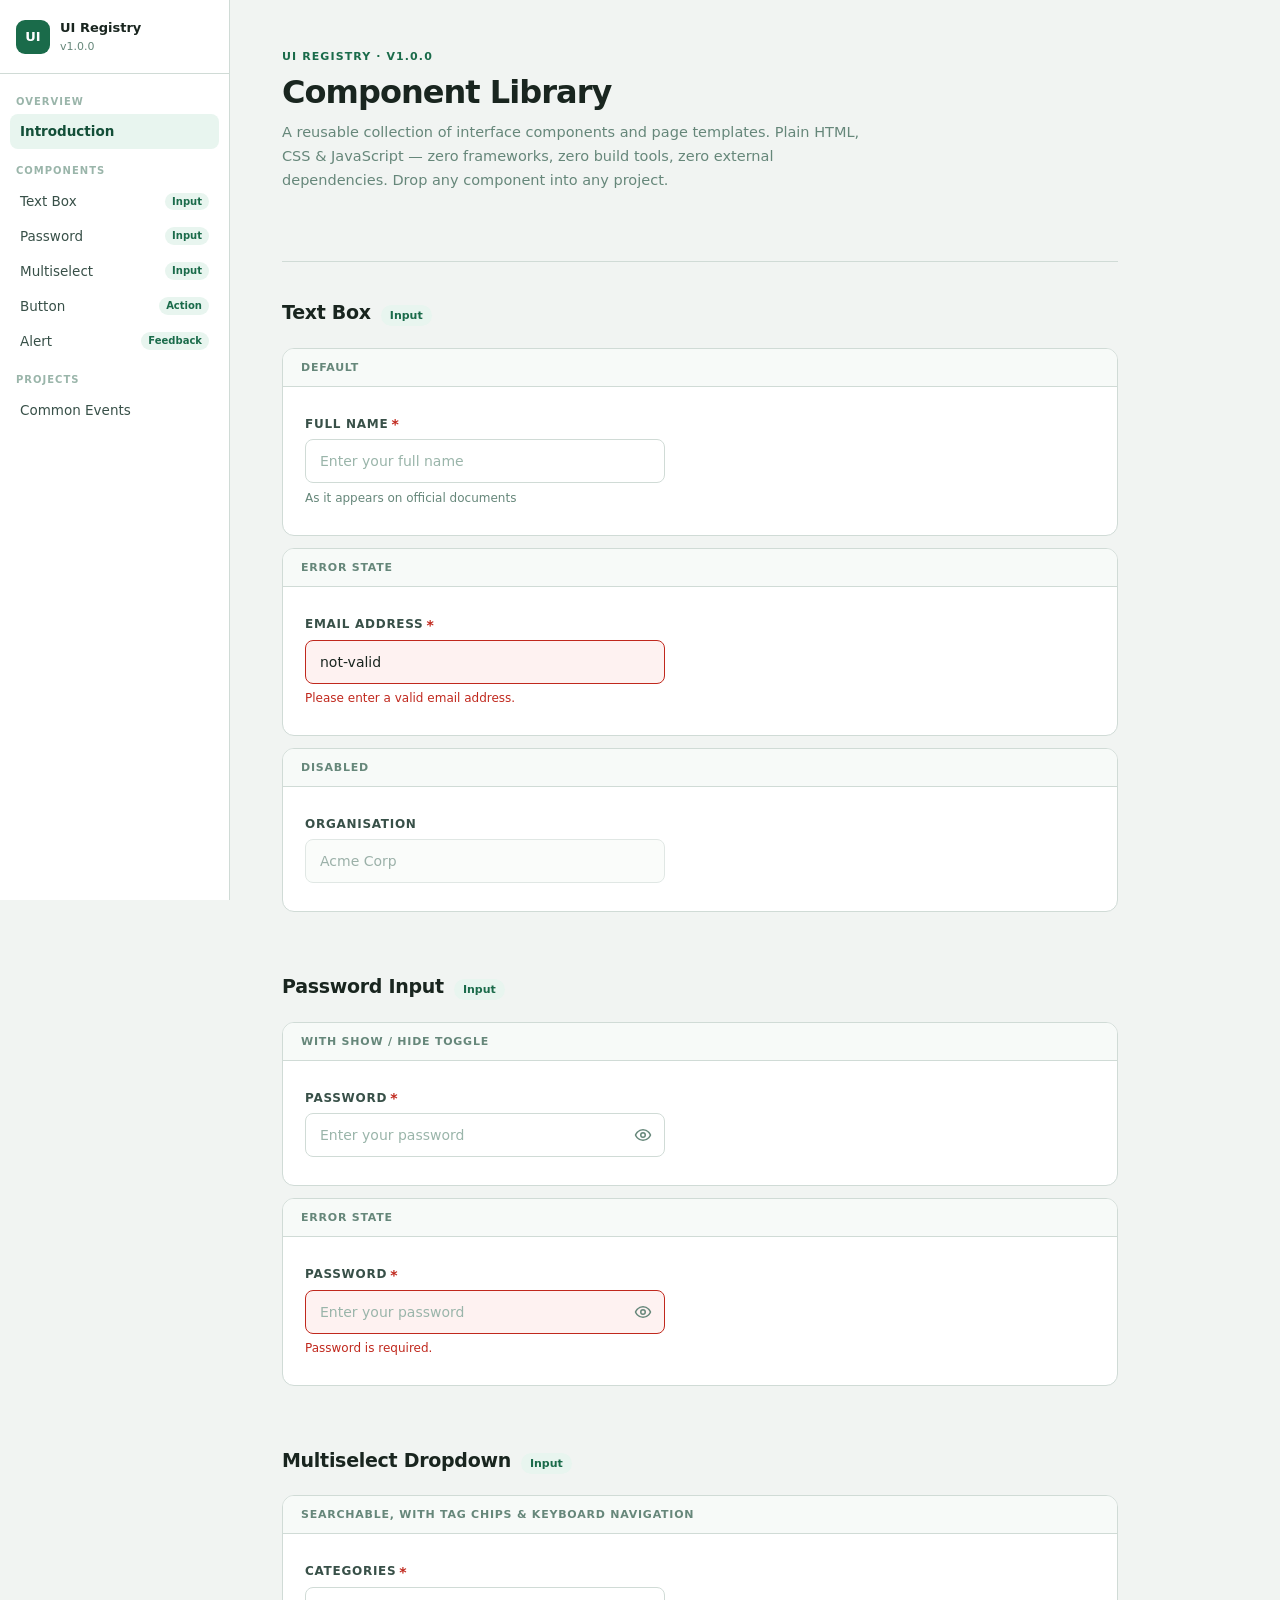
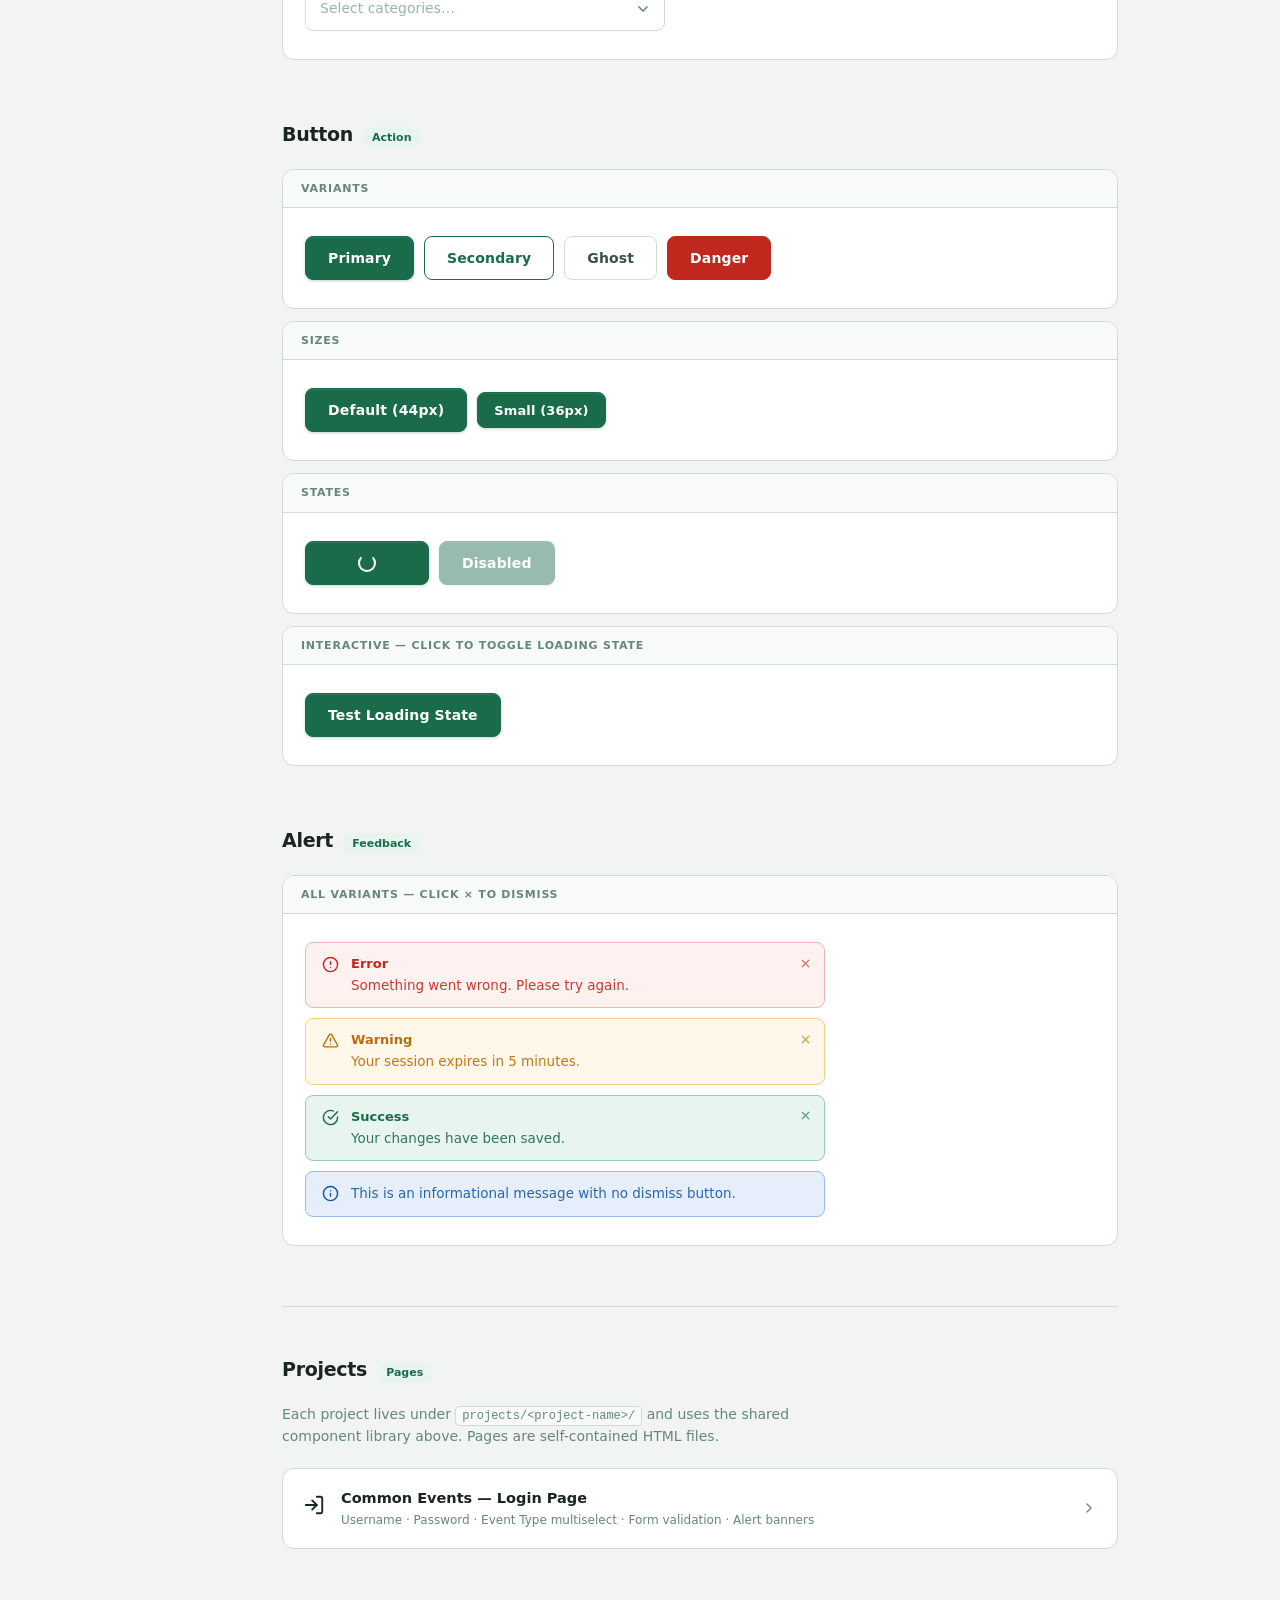
==== commit ddb6e026: "Add event page and base layout" ====
--- a/ui-registry/index.html
+++ b/ui-registry/index.html
@@ -296,13 +296,6 @@
       <p class="page-desc">A reusable collection of interface components and page templates. Plain HTML, CSS &amp; JavaScript — zero frameworks, zero build tools, zero external dependencies. Drop any component into any project.</p>
     </div>
 
-    <!-- Stats -->
-    <div class="stats">
-      <div class="stat"><div class="stat__val">5</div><div class="stat__lbl">Components</div></div>
-      <div class="stat"><div class="stat__val">1</div><div class="stat__lbl">Projects</div></div>
-      <div class="stat"><div class="stat__val">100%</div><div class="stat__lbl">Vanilla JS</div></div>
-      <div class="stat"><div class="stat__val">A11y</div><div class="stat__lbl">Accessible</div></div>
-    </div>
 
     <!-- ══════════════════════════════════════════
          TEXT BOX
@@ -567,7 +560,7 @@
       </p>
 
       <a href="projects/common-events/pages/login/login.html" class="tpl-card" target="_blank" rel="noopener">
-        <div class="tpl-icon">
+        <div uclass="tpl-icon">
           <svg width="22" height="22" viewBox="0 0 24 24" fill="none" stroke="currentColor" stroke-width="2" stroke-linecap="round" stroke-linejoin="round" aria-hidden="true">
             <path d="M15 3h4a2 2 0 0 1 2 2v14a2 2 0 0 1-2 2h-4"/>
             <polyline points="10 17 15 12 10 7"/>
